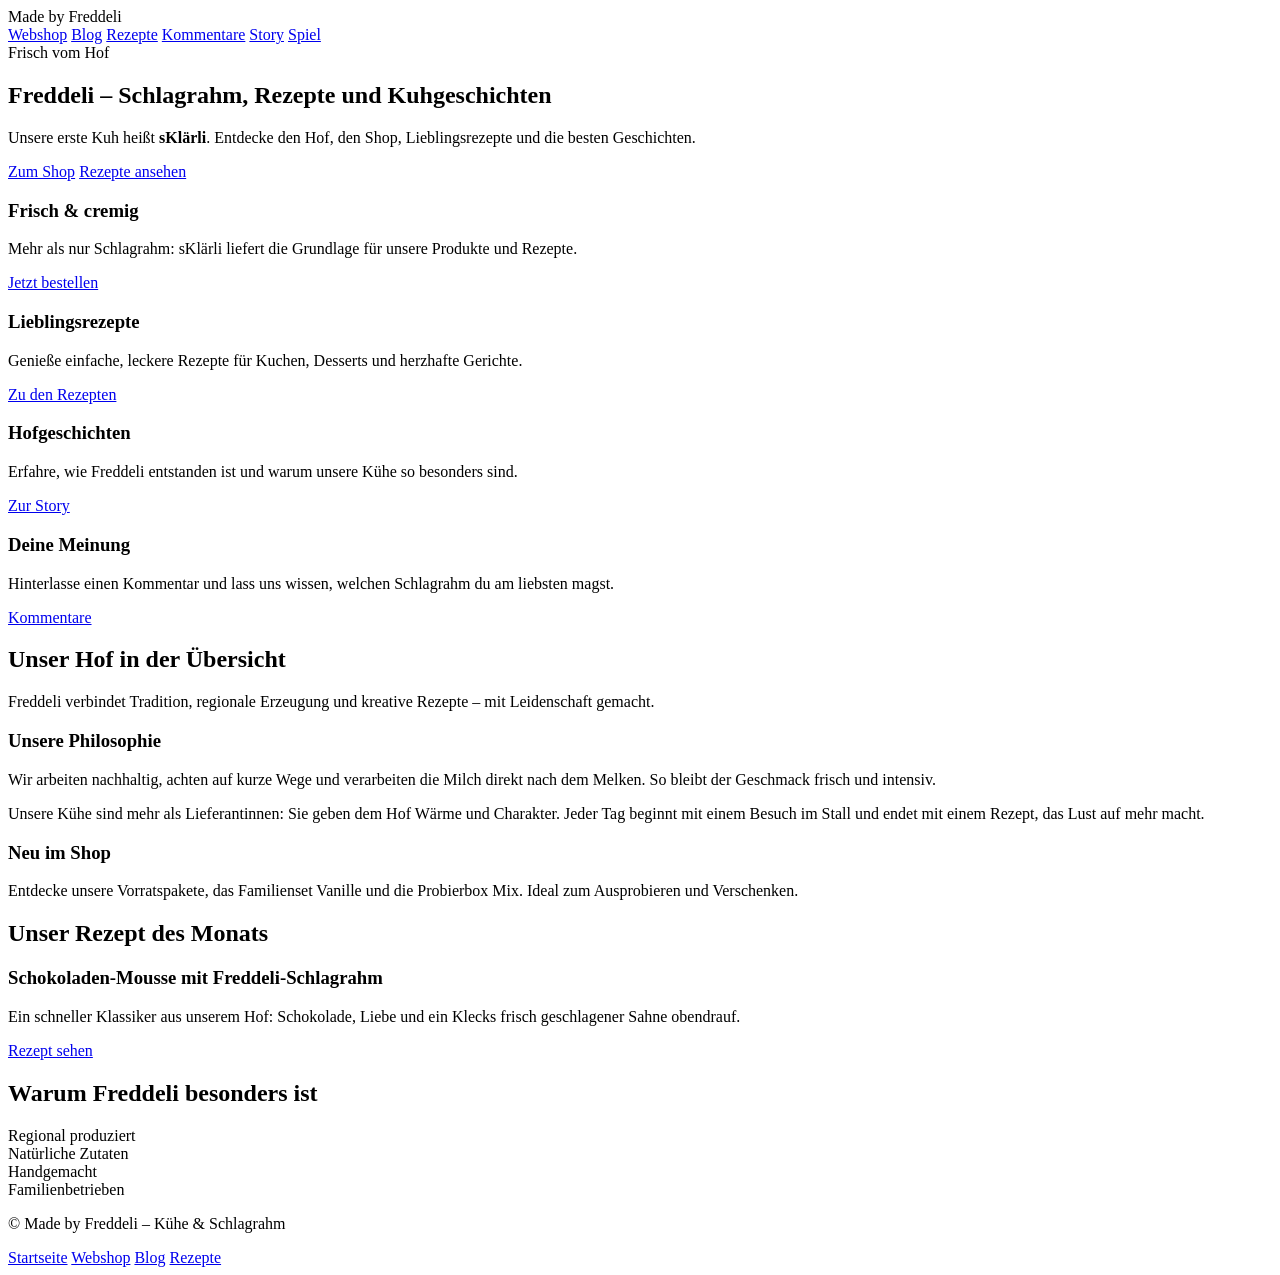
==== index.html @ 1d73f3cc "Create index.html" ====
<!DOCTYPE html>
<html lang="de">
<head>
<meta charset="UTF-8">
<title>Made by Freddeli – Kühe & Schlagrahm</title>
<link rel="stylesheet" href="style.css">
</head>
<body>

<nav>
    <div class="logo">Made by Freddeli</div>
    <div class="menu">
        <a href="shop.html">Webshop</a>
        <a href="blog.html">Blog</a>
        <a href="rezepte.html">Rezepte</a>
        <a href="kommentare.html">Kommentare</a>
        <a href="story.html">Story</a>
        <a href="spiel.html">Spiel</a>
    </div>
</nav>

<section class="hero">
    <div class="hero-copy">
        <span class="eyebrow">Frisch vom Hof</span>
        <h1>Freddeli – Schlagrahm, Rezepte und Kuhgeschichten</h1>
        <p class="hero-lead">Unsere erste Kuh heißt <strong>sKlärli</strong>. Entdecke den Hof, den Shop, Lieblingsrezepte und die besten Geschichten.</p>
        <div class="hero-actions">
            <a class="btn" href="shop.html">Zum Shop</a>
            <a class="btn btn-secondary" href="rezepte.html">Rezepte ansehen</a>
        </div>
    </div>
</section>

<section class="section feature-grid">
    <article class="feature-card">
        <h3>Frisch & cremig</h3>
        <p>Mehr als nur Schlagrahm: sKlärli liefert die Grundlage für unsere Produkte und Rezepte.</p>
        <a class="btn-small" href="shop.html">Jetzt bestellen</a>
    </article>
    <article class="feature-card">
        <h3>Lieblingsrezepte</h3>
        <p>Genieße einfache, leckere Rezepte für Kuchen, Desserts und herzhafte Gerichte.</p>
        <a class="btn-small" href="rezepte.html">Zu den Rezepten</a>
    </article>
    <article class="feature-card">
        <h3>Hofgeschichten</h3>
        <p>Erfahre, wie Freddeli entstanden ist und warum unsere Kühe so besonders sind.</p>
        <a class="btn-small" href="story.html">Zur Story</a>
    </article>
    <article class="feature-card">
        <h3>Deine Meinung</h3>
        <p>Hinterlasse einen Kommentar und lass uns wissen, welchen Schlagrahm du am liebsten magst.</p>
        <a class="btn-small" href="kommentare.html">Kommentare</a>
    </article>
</section>

<section class="section">
    <div class="section-header">
        <div>
            <h2>Unser Hof in der Übersicht</h2>
            <p>Freddeli verbindet Tradition, regionale Erzeugung und kreative Rezepte – mit Leidenschaft gemacht.</p>
        </div>
    </div>

    <div class="content-grid">
        <div>
            <h3>Unsere Philosophie</h3>
            <p>Wir arbeiten nachhaltig, achten auf kurze Wege und verarbeiten die Milch direkt nach dem Melken. So bleibt der Geschmack frisch und intensiv.</p>
            <p>Unsere Kühe sind mehr als Lieferantinnen: Sie geben dem Hof Wärme und Charakter. Jeder Tag beginnt mit einem Besuch im Stall und endet mit einem Rezept, das Lust auf mehr macht.</p>
        </div>
        <div class="note-box">
            <h3>Neu im Shop</h3>
            <p>Entdecke unsere Vorratspakete, das Familienset Vanille und die Probierbox Mix. Ideal zum Ausprobieren und Verschenken.</p>
        </div>
    </div>
</section>

<section class="section highlight">
    <h2>Unser Rezept des Monats</h2>
    <div class="recipe-teaser">
        <div>
            <h3>Schokoladen-Mousse mit Freddeli-Schlagrahm</h3>
            <p>Ein schneller Klassiker aus unserem Hof: Schokolade, Liebe und ein Klecks frisch geschlagener Sahne obendrauf.</p>
        </div>
        <a class="btn" href="rezepte.html">Rezept sehen</a>
    </div>
</section>

<section class="section">
    <h2>Warum Freddeli besonders ist</h2>
    <div class="tag-grid">
        <div class="tag-pill">Regional produziert</div>
        <div class="tag-pill">Natürliche Zutaten</div>
        <div class="tag-pill">Handgemacht</div>
        <div class="tag-pill">Familienbetrieben</div>
    </div>
</section>

<footer>
    <div class="footer-inner">
        <p>© Made by Freddeli – Kühe & Schlagrahm</p>
        <div class="footer-menu">
            <a href="index.html">Startseite</a>
            <a href="shop.html">Webshop</a>
            <a href="blog.html">Blog</a>
            <a href="rezepte.html">Rezepte</a>
        </div>
    </div>
</footer>

</body>
</html>
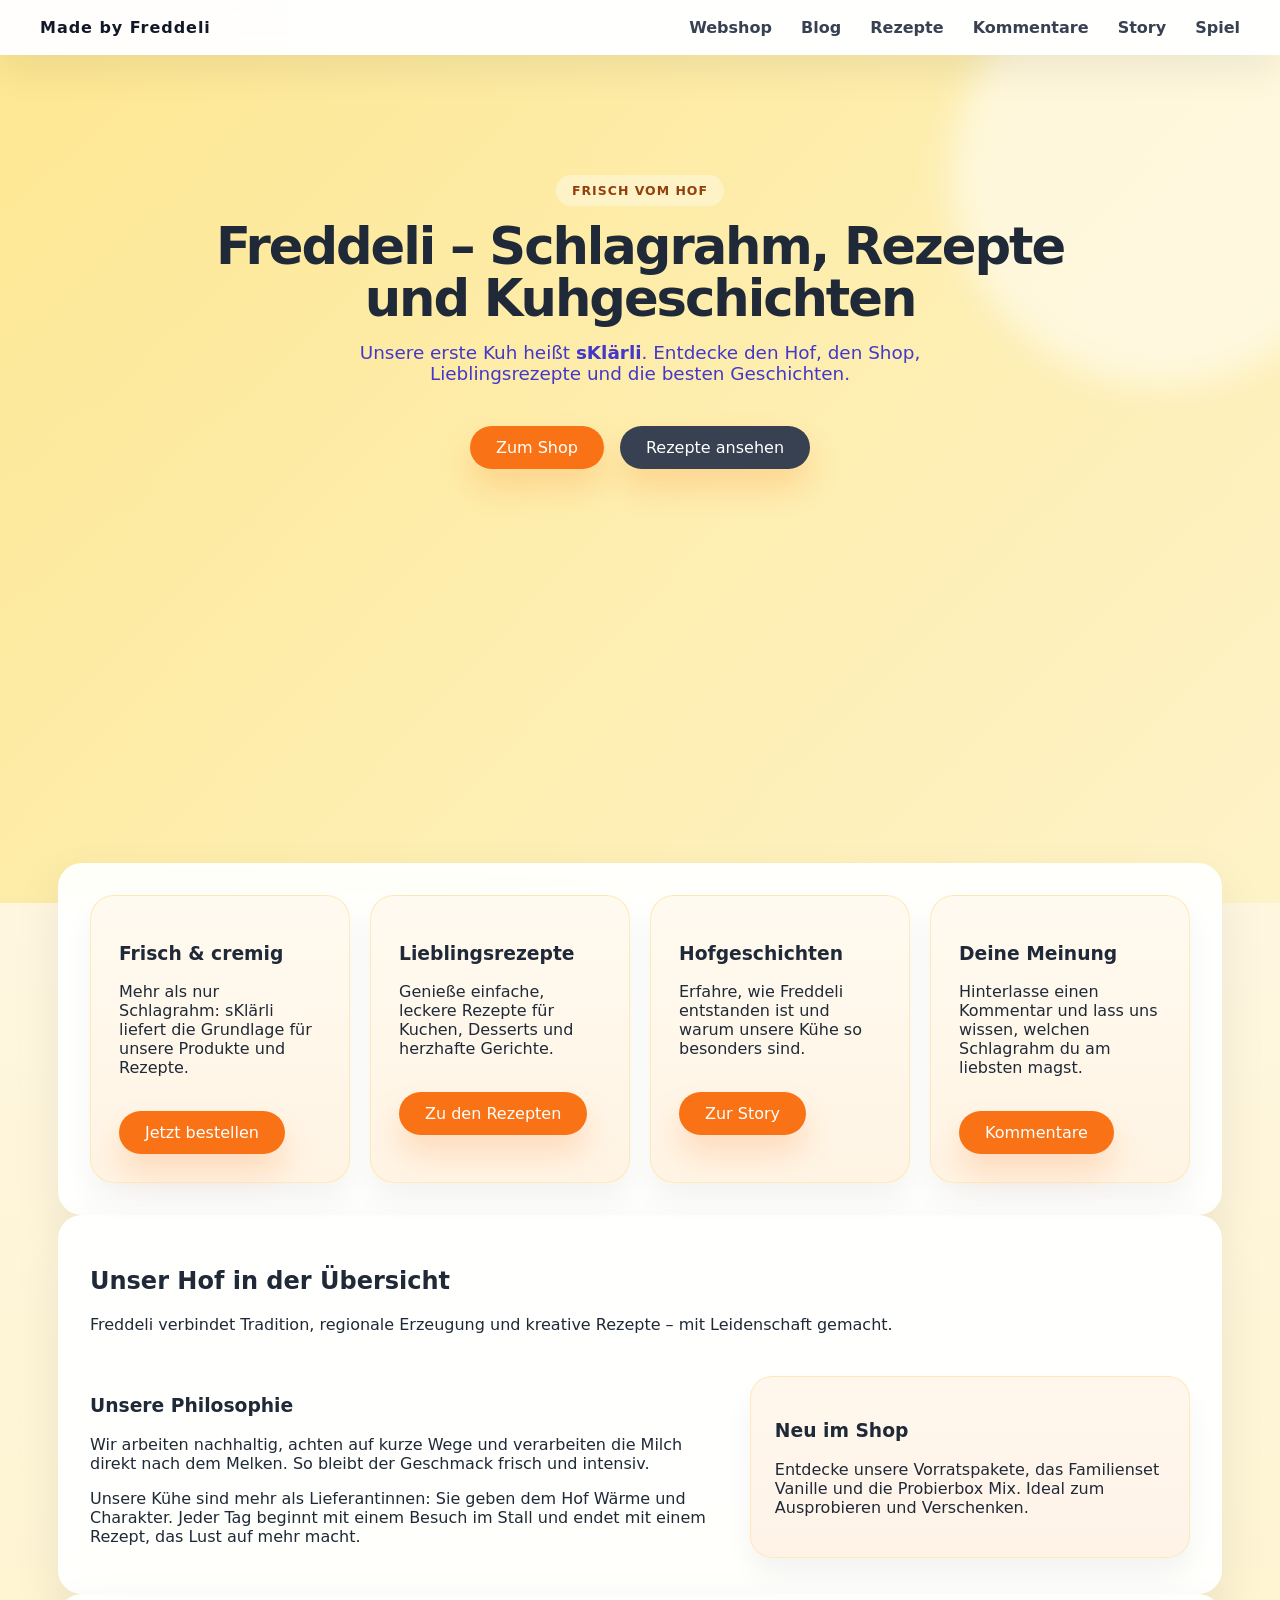
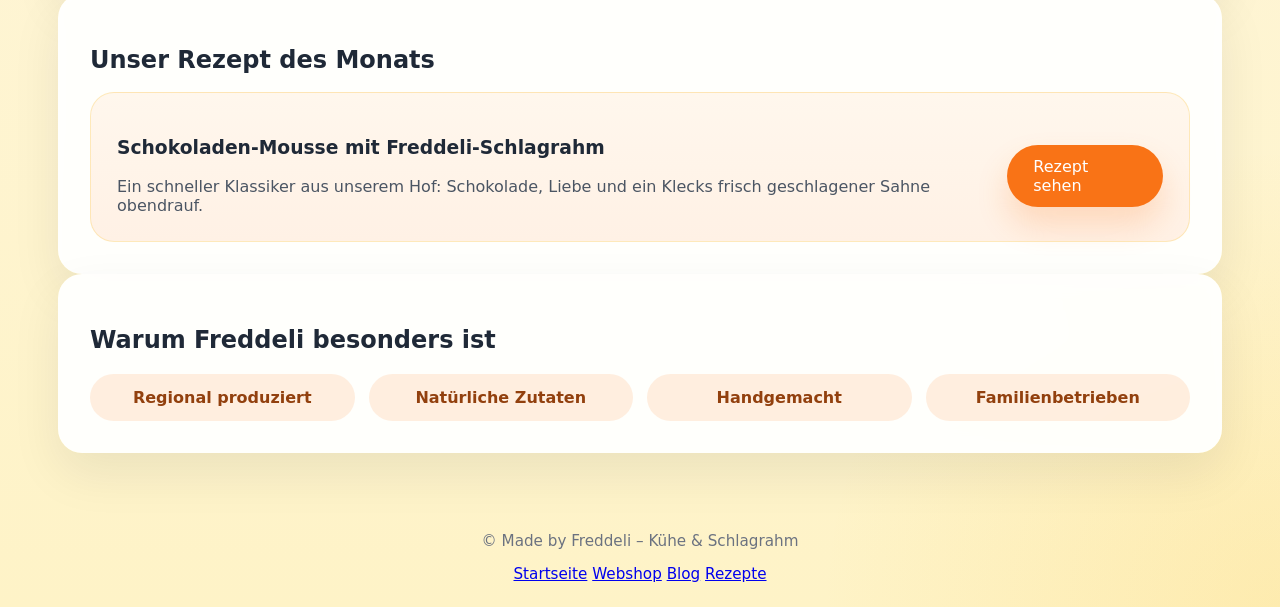
==== commit 0e94c770: "Update index.html keine suchleiste mehr vorhnaden" ====
--- a/index.html
+++ b/index.html
@@ -6,6 +6,10 @@
 <link rel="stylesheet" href="style.css">
 </head>
 <body>
+
+    <meta name="apple-mobile-web-app-capable" content="yes">
+<meta name="apple-mobile-web-app-status-bar-style" content="black">
+
 
 <nav>
     <div class="logo">Made by Freddeli</div>
--- a/style.css
+++ b/style.css
@@ -0,0 +1,724 @@
+body {
+    margin: 0;
+    font-family: Inter, system-ui, sans-serif;
+    background: radial-gradient(circle at top left, rgba(254, 226, 203, 0.45), transparent 24%),
+                radial-gradient(circle at bottom right, rgba(251, 191, 36, 0.15), transparent 18%),
+                linear-gradient(180deg, #fff9f1 0%, #fef3c7 100%);
+    color: #1f2937;
+}
+
+nav {
+    background: rgba(255,255,255,0.92);
+    padding: 18px 40px;
+    display: flex;
+    justify-content: space-between;
+    align-items: center;
+    position: sticky;
+    top: 0;
+    z-index: 10;
+    backdrop-filter: blur(10px);
+    box-shadow: 0 12px 40px rgba(15, 23, 42, 0.08);
+}
+
+.logo {
+    font-weight: 700;
+    letter-spacing: 0.06em;
+    color: #111827;
+}
+
+nav a {
+    margin-left: 24px;
+    text-decoration: none;
+    color: #374151;
+    font-weight: 600;
+    transition: color 0.25s ease, transform 0.25s ease;
+}
+
+nav a:hover {
+    color: #ea580c;
+    transform: translateY(-1px);
+}
+
+.hero {
+    min-height: 72vh;
+    text-align: center;
+    padding: 120px 24px 80px;
+    background: linear-gradient(135deg, rgba(253, 230, 138, 0.9), rgba(254, 243, 199, 0.95));
+    position: relative;
+    overflow: hidden;
+}
+
+.hero::before {
+    content: "";
+    position: absolute;
+    width: 420px;
+    height: 420px;
+    border-radius: 50%;
+    background: rgba(255, 255, 255, 0.55);
+    top: -90px;
+    right: -90px;
+    filter: blur(18px);
+}
+
+.hero h1,
+.hero p,
+.hero-subtitle,
+.btn {
+    position: relative;
+    z-index: 1;
+}
+
+.hero h1 {
+    font-size: clamp(2.6rem, 4vw, 4.8rem);
+    max-width: 920px;
+    margin: 0 auto 18px;
+    line-height: 1.02;
+    letter-spacing: -0.04em;
+    animation: fadeUp 0.9s ease forwards;
+}
+
+.hero p {
+    font-size: 1.15rem;
+    max-width: 680px;
+    margin: 0 auto;
+    color: #4338ca;
+    animation: fadeUp 1s ease 0.15s forwards;
+}
+
+.hero-subtitle {
+    margin-top: 14px;
+    font-size: 1.05rem;
+    color: #7c2d12;
+    font-weight: 600;
+    animation: fadeUp 1.1s ease 0.3s forwards;
+}
+
+.btn, .btn-small {
+    display: inline-block;
+    padding: 12px 26px;
+    background: #f97316;
+    color: #fff;
+    border-radius: 999px;
+    text-decoration: none;
+    margin-top: 18px;
+    box-shadow: 0 18px 32px rgba(249, 115, 22, 0.2);
+    transition: transform 0.25s ease, box-shadow 0.25s ease, background 0.25s ease;
+}
+
+.btn:hover, .btn-small:hover {
+    transform: translateY(-2px) scale(1.01);
+    box-shadow: 0 24px 40px rgba(249, 115, 22, 0.22);
+    background: #ea580c;
+}
+
+.section {
+    max-width: 1100px;
+    margin: -40px auto 40px;
+    padding: 32px;
+    background: rgba(255,255,255,0.96);
+    border-radius: 24px;
+    box-shadow: 0 20px 50px rgba(15, 23, 42, 0.08);
+    backdrop-filter: saturate(180%) blur(10px);
+}
+
+.grid {
+    display: grid;
+    grid-template-columns: repeat(auto-fit, minmax(260px, 1fr));
+    gap: 22px;
+}
+
+.card, .product, .recipe, .blog-post {
+    background: linear-gradient(180deg, #fffbf2 0%, #fff7ed 100%);
+    padding: 24px;
+    border-radius: 20px;
+    border: 1px solid rgba(254, 215, 170, 0.8);
+    box-shadow: 0 16px 28px rgba(15, 23, 42, 0.04);
+    transition: transform 0.3s ease, box-shadow 0.3s ease;
+    animation: fadeUp 0.9s ease 0.2s forwards;
+}
+
+.card:hover, .product:hover {
+    transform: translateY(-6px);
+    box-shadow: 0 24px 40px rgba(15, 23, 42, 0.08);
+}
+
+.product-card {
+    position: relative;
+    overflow: hidden;
+    padding: 24px;
+    background: linear-gradient(180deg, #fffdf6 0%, #fff5e8 100%);
+    border-radius: 24px;
+    border: 1px solid rgba(254, 215, 170, 0.9);
+    box-shadow: 0 20px 38px rgba(15, 23, 42, 0.06);
+    transition: transform 0.3s ease, box-shadow 0.3s ease;
+}
+
+.product-card:hover {
+    transform: translateY(-6px);
+    box-shadow: 0 24px 46px rgba(15, 23, 42, 0.1);
+}
+
+.product-card h3 {
+    margin-top: 0;
+}
+
+.product-card p {
+    color: #4b5563;
+    line-height: 1.75;
+}
+
+.product-card .price {
+    font-size: 1.2rem;
+    font-weight: 700;
+    color: #b45309;
+    margin: 16px 0 20px;
+}
+
+.product-btn {
+    width: 100%;
+    padding: 14px 20px;
+    background: #dc2626;
+    border: none;
+    color: #fff;
+    border-radius: 999px;
+    font-weight: 700;
+    cursor: pointer;
+    transition: background 0.25s ease, transform 0.2s ease, box-shadow 0.25s ease;
+}
+
+.product-btn:hover {
+    background: #b91c1c;
+    transform: translateY(-2px);
+    box-shadow: 0 18px 28px rgba(220, 38, 38, 0.2);
+}
+
+.badge {
+    position: absolute;
+    top: 20px;
+    right: 20px;
+    display: inline-flex;
+    padding: 6px 12px;
+    background: rgba(249, 115, 22, 0.14);
+    color: #c2410c;
+    border-radius: 999px;
+    font-size: 0.82rem;
+    font-weight: 700;
+    letter-spacing: 0.02em;
+}
+
+.shop-hero {
+    min-height: 260px;
+    padding: 100px 24px 60px;
+    background: linear-gradient(135deg, rgba(248, 113, 30, 0.2), rgba(254, 231, 200, 0.95));
+    text-align: center;
+    margin-bottom: 24px;
+}
+
+.shop-hero h1 {
+    font-size: clamp(2.4rem, 4vw, 3.8rem);
+    margin: 0 auto 14px;
+    max-width: 880px;
+}
+
+.shop-hero p {
+    font-size: 1.05rem;
+    color: #92400e;
+    margin: 0 auto;
+    max-width: 680px;
+}
+
+.section-header {
+    display: flex;
+    justify-content: space-between;
+    gap: 20px;
+    align-items: flex-start;
+    margin-bottom: 26px;
+}
+
+.cart-summary {
+    min-width: 220px;
+    background: #fff7ed;
+    border: 1px solid rgba(251, 191, 36, 0.35);
+    color: #92400e;
+    border-radius: 18px;
+    padding: 18px 22px;
+    font-weight: 700;
+    text-align: center;
+}
+
+.availability-banner {
+    margin: 24px 0 0;
+    padding: 16px 20px;
+    border-radius: 16px;
+    background: #fef3c7;
+    color: #92400e;
+    border: 1px solid rgba(249, 115, 22, 0.25);
+}
+
+.cart-panel {
+    margin-top: 24px;
+    padding: 24px;
+    border-radius: 24px;
+    background: linear-gradient(180deg, #fffaf2 0%, #fff3e4 100%);
+    border: 1px solid rgba(251, 191, 36, 0.25);
+    box-shadow: 0 18px 36px rgba(15, 23, 42, 0.05);
+}
+
+.cart-panel-header {
+    display: flex;
+    justify-content: space-between;
+    align-items: center;
+    gap: 16px;
+    margin-bottom: 16px;
+}
+
+.cart-clear-btn {
+    border: none;
+    background: #fff7ed;
+    color: #c2410c;
+    border-radius: 999px;
+    padding: 8px 14px;
+    font-weight: 700;
+    cursor: pointer;
+}
+
+.cart-items {
+    display: flex;
+    flex-direction: column;
+    gap: 12px;
+}
+
+.cart-item {
+    display: flex;
+    justify-content: space-between;
+    align-items: center;
+    gap: 12px;
+    padding: 12px 14px;
+    background: #fff;
+    border: 1px solid rgba(251, 191, 36, 0.2);
+    border-radius: 14px;
+}
+
+.cart-item-name {
+    font-weight: 700;
+    color: #111827;
+}
+
+.cart-item-price {
+    margin-top: 4px;
+    color: #b45309;
+    font-size: 0.95rem;
+}
+
+.cart-item-controls {
+    display: flex;
+    align-items: center;
+    gap: 8px;
+}
+
+.cart-item-controls button {
+    width: 30px;
+    height: 30px;
+    border: none;
+    border-radius: 50%;
+    background: #f97316;
+    color: #fff;
+    font-weight: 700;
+    cursor: pointer;
+}
+
+.empty-cart {
+    margin: 0;
+    color: #6b7280;
+}
+
+.cart-footer {
+    display: flex;
+    justify-content: space-between;
+    align-items: center;
+    gap: 16px;
+    flex-wrap: wrap;
+    margin-top: 16px;
+}
+
+.cart-total {
+    font-size: 1rem;
+    color: #92400e;
+    font-weight: 700;
+}
+
+.cart-checkout-btn {
+    margin-top: 0;
+}
+
+.shop-note {
+    margin: 28px 0 16px;
+    padding: 20px;
+    border-radius: 18px;
+    background: linear-gradient(180deg, rgba(253, 230, 138, 0.28), rgba(255, 255, 255, 0.8));
+    border: 1px dashed rgba(249, 115, 22, 0.45);
+    color: #92400e;
+}
+
+@media (max-width: 860px) {
+    .section-header {
+        flex-direction: column;
+        align-items: stretch;
+    }
+}
+
+@media (max-width: 640px) {
+    .product-btn {
+        width: 100%;
+    }
+}
+
+.cow-avatar {
+    width: 96px;
+    height: 96px;
+    display: grid;
+    place-items: center;
+    border-radius: 24px;
+    background: #fef3c7;
+    font-size: 2.6rem;
+    box-shadow: inset 0 0 0 1px rgba(251, 191, 36, 0.3);
+    animation: float 4.5s ease-in-out infinite;
+}
+
+.highlight h2 {
+    margin-bottom: 18px;
+}
+
+footer {
+    text-align: center;
+    padding: 24px 20px;
+    color: #6b7280;
+    font-size: 0.95rem;
+}
+
+@keyframes float {
+    0%, 100% { transform: translateY(0); }
+    50% { transform: translateY(-10px); }
+}
+
+@keyframes fadeUp {
+    from { opacity: 0; transform: translateY(24px); }
+    to { opacity: 1; transform: translateY(0); }
+}
+
+.page-hero {
+    min-height: 280px;
+    padding: 90px 24px 60px;
+    background: linear-gradient(135deg, rgba(253, 230, 138, 0.85), rgba(255, 250, 240, 0.95));
+    text-align: center;
+    margin-bottom: 24px;
+}
+
+.page-hero h1 {
+    font-size: clamp(2.4rem, 4vw, 3.8rem);
+    margin: 0 auto 14px;
+    max-width: 920px;
+}
+
+.page-hero p {
+    font-size: 1.05rem;
+    color: #92400e;
+    margin: 0 auto;
+    max-width: 760px;
+}
+
+.eyebrow {
+    display: inline-block;
+    margin-bottom: 14px;
+    padding: 8px 16px;
+    background: #fef3c7;
+    color: #92400e;
+    border-radius: 999px;
+    font-weight: 700;
+    letter-spacing: 0.08em;
+    text-transform: uppercase;
+    font-size: 0.78rem;
+}
+
+.hero-copy {
+    max-width: 920px;
+    margin: 0 auto;
+}
+
+.hero-actions {
+    display: flex;
+    gap: 16px;
+    justify-content: center;
+    flex-wrap: wrap;
+    margin-top: 24px;
+}
+
+.btn-secondary {
+    background: #374151;
+    color: #fff;
+}
+
+.btn-secondary:hover {
+    background: #1f2937;
+}
+
+.feature-grid {
+    display: grid;
+    grid-template-columns: repeat(auto-fit, minmax(230px, 1fr));
+    gap: 20px;
+}
+
+.feature-card {
+    background: linear-gradient(180deg, #fffaf0 0%, #fff4e4 100%);
+    border-radius: 24px;
+    padding: 28px;
+    border: 1px solid rgba(251, 191, 36, 0.25);
+    box-shadow: 0 16px 30px rgba(15, 23, 42, 0.05);
+}
+
+.recipe-teaser {
+    display: flex;
+    justify-content: space-between;
+    gap: 24px;
+    align-items: center;
+    background: linear-gradient(180deg, #fff7ed 0%, #fff1e5 100%);
+    border: 1px solid rgba(251, 191, 36, 0.25);
+    border-radius: 24px;
+    padding: 26px;
+}
+
+.recipe-teaser p {
+    margin: 0;
+    color: #4b5563;
+}
+
+.recipe-grid, .blog-grid, .story-grid {
+    display: grid;
+    grid-template-columns: repeat(auto-fit, minmax(260px, 1fr));
+    gap: 24px;
+}
+
+.content-grid {
+    display: grid;
+    grid-template-columns: 1.3fr 0.9fr;
+    gap: 24px;
+    align-items: start;
+}
+
+.tag-grid {
+    display: grid;
+    grid-template-columns: repeat(auto-fit, minmax(140px, 1fr));
+    gap: 14px;
+    margin-top: 18px;
+}
+
+.tag-pill {
+    padding: 14px 18px;
+    border-radius: 999px;
+    background: rgba(249, 115, 22, 0.12);
+    color: #92400e;
+    font-weight: 700;
+    text-align: center;
+}
+
+.note-box {
+    background: linear-gradient(180deg, #fff7ed 0%, #fff3e8 100%);
+    border: 1px solid rgba(251, 191, 36, 0.25);
+    border-radius: 22px;
+    padding: 24px;
+    box-shadow: 0 16px 28px rgba(15, 23, 42, 0.05);
+}
+
+.recipe, .blog-post, .story-card {
+    background: linear-gradient(180deg, #fffdf6 0%, #fff6ec 100%);
+    border-radius: 22px;
+    padding: 24px;
+    border: 1px solid rgba(254, 215, 170, 0.75);
+    box-shadow: 0 16px 28px rgba(15, 23, 42, 0.04);
+}
+
+.recipe ul {
+    padding-left: 18px;
+    margin: 16px 0 0;
+    color: #525252;
+}
+
+.comment-form {
+    display: grid;
+    gap: 18px;
+    margin-bottom: 28px;
+}
+
+    .game-panel {
+        display: grid;
+        gap: 20px;
+    }
+
+    .game-header {
+        display: flex;
+        justify-content: space-between;
+        align-items: center;
+        gap: 16px;
+        flex-wrap: wrap;
+    }
+
+    .score, .lives {
+        font-weight: 700;
+        color: #92400e;
+        font-size: 1rem;
+    }
+
+    .game-board {
+        position: relative;
+        min-height: 420px;
+        width: min(50%, 420px);
+        margin: 0 auto;
+        border-radius: 24px;
+        background: linear-gradient(180deg, #fef9f2 0%, #fff7ed 100%);
+        border: 2px dashed rgba(249, 115, 22, 0.3);
+        overflow: hidden;
+    }
+
+    .player {
+        position: absolute;
+        bottom: 12px;
+        width: 100px;
+        height: 24px;
+        background: linear-gradient(90deg, #f97316 0%, #ea580c 100%);
+        border-radius: 999px;
+        box-shadow: 0 10px 20px rgba(249, 115, 22, 0.3);
+        transition: left 0.1s ease;
+    }
+
+    .cream {
+        position: absolute;
+        width: 36px;
+        height: 36px;
+        border-radius: 50%;
+        background: radial-gradient(circle at 30% 30%, #ffffff 0%, #fef3c7 50%, #f97316 100%);
+        box-shadow: 0 8px 18px rgba(15, 23, 42, 0.12);
+    }
+
+    .game-controls {
+        display: flex;
+        gap: 16px;
+        flex-wrap: wrap;
+    }
+
+    .game-button {
+        padding: 14px 18px;
+        border: none;
+        border-radius: 999px;
+        background: #f97316;
+        color: #fff;
+        font-weight: 700;
+        cursor: pointer;
+        transition: background 0.2s ease, transform 0.2s ease;
+    }
+
+    .game-button:hover {
+        background: #ea580c;
+        transform: translateY(-1px);
+    }
+
+    .game-button.secondary {
+        background: #374151;
+    }
+
+    .game-button.secondary:hover {
+        background: #1f2937;
+    }
+
+    .game-instructions {
+        margin: 0;
+        color: #475569;
+        line-height: 1.7;
+    }
+
+    .game-over {
+        position: absolute;
+        inset: 0;
+        display: grid;
+        place-items: center;
+        padding: 20px;
+        text-align: center;
+        background: rgba(255, 255, 255, 0.95);
+        z-index: 10;
+        border-radius: 24px;
+    }
+
+    .game-over p {
+        margin-bottom: 18px;
+        font-weight: 700;
+        color: #c2410c;
+    }
+    padding: 14px 16px;
+    border-radius: 16px;
+    border: 1px solid rgba(148, 163, 184, 0.35);
+    background: #ffffff;
+    color: #111827;
+    font: inherit;
+
+
+.comment-form input:focus,
+.comment-form textarea:focus {
+    outline: 2px solid rgba(249, 115, 22, 0.35);
+}
+
+.comment-list p {
+    background: #fffaf0;
+    padding: 16px;
+    border-radius: 18px;
+    border: 1px solid rgba(254, 215, 170, 0.75);
+    margin-bottom: 14px;
+    color: #334155;
+}
+
+.comment-list strong {
+    color: #92400e;
+}
+
+.story-grid {
+    margin-bottom: 24px;
+}
+
+@media (max-width: 840px) {
+    .recipe-teaser,
+    .hero-actions,
+    .section-header,
+    .page-hero {
+        flex-direction: column;
+    }
+
+    .recipe-teaser {
+        flex-direction: column;
+        text-align: center;
+    }
+}
+
+@media (max-width: 640px) {
+    nav {
+        flex-direction: column;
+        align-items: flex-start;
+    }
+
+    nav a {
+        margin: 10px 0 0 0;
+    }
+
+    .hero {
+        padding-top: 100px;
+    }
+
+    .cow-card {
+        flex-direction: column;
+        text-align: center;
+    }
+
+    .recipe-teaser,
+    .comment-form,
+    .hero-actions {
+        width: 100%;
+    }
+}
+
